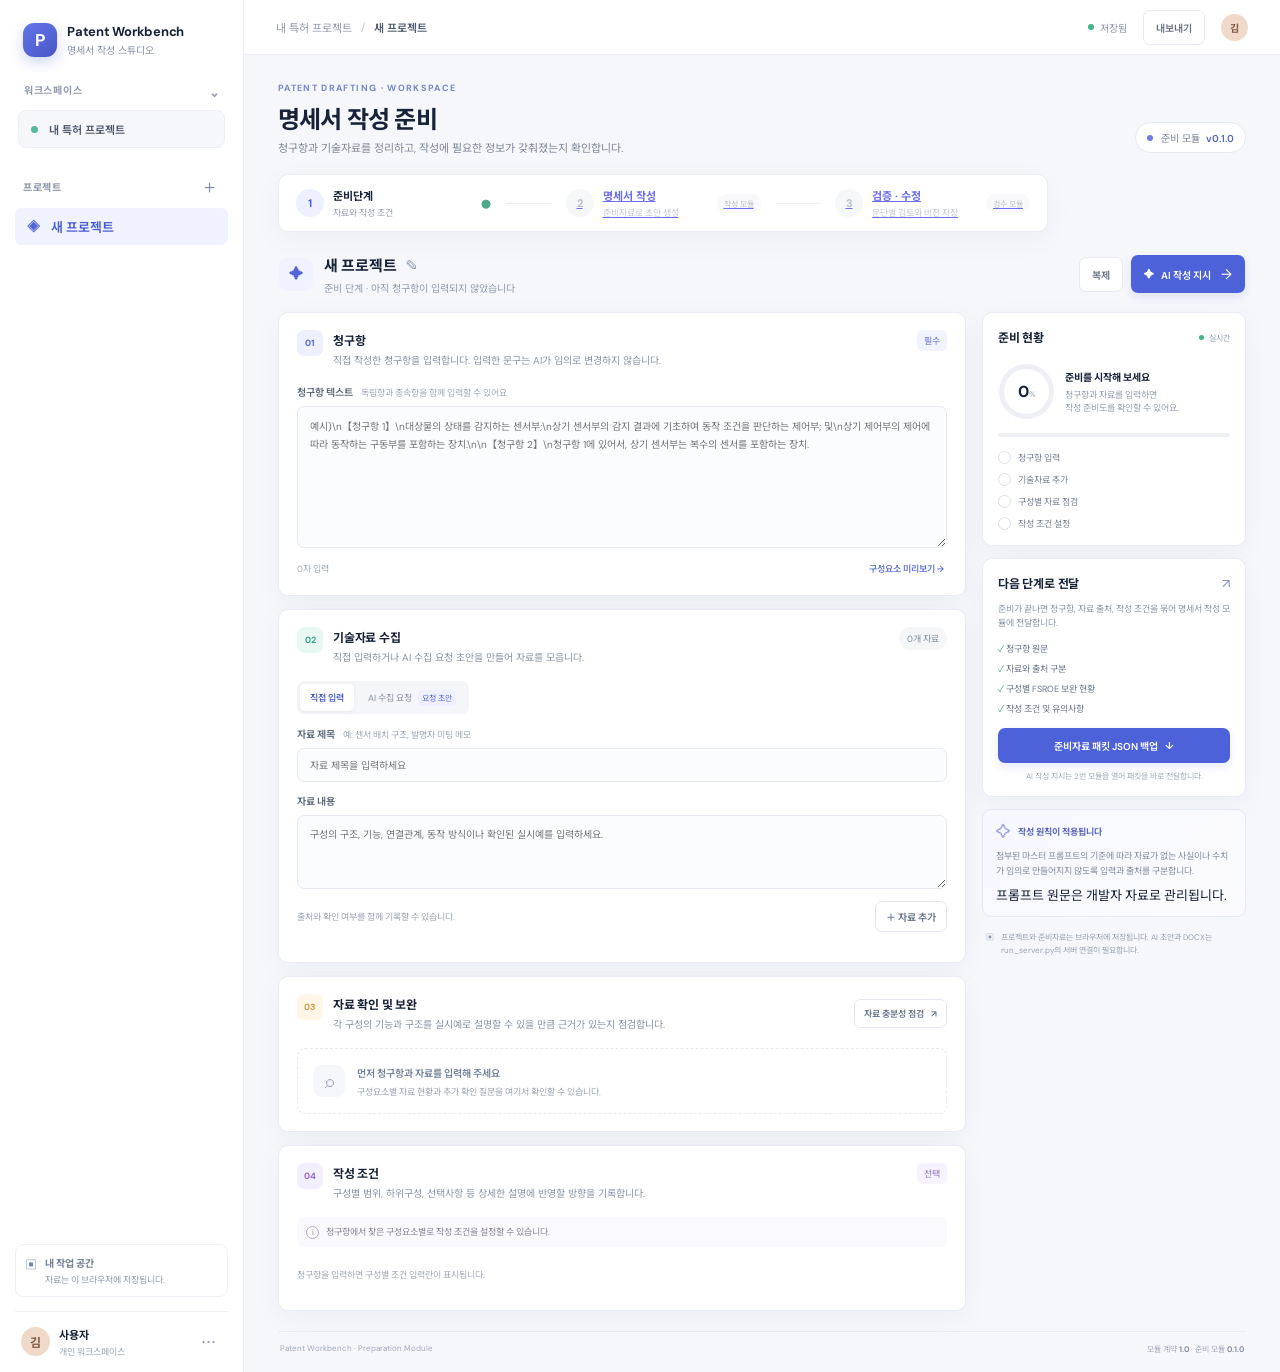
==== index.html @ 1f18ac62 "Initial commit" ====
<!doctype html>
<html lang="ko">
<head>
  <meta charset="utf-8" />
  <meta name="viewport" content="width=device-width, initial-scale=1" />
  <meta name="theme-color" content="#f5f7fb" />
  <title>특허명세서 워크벤치 · 준비단계</title>
  <link rel="stylesheet" href="./src/styles.css" />
</head>
<body>
  <div class="app-shell">
    <aside class="sidebar">
      <div class="brand"><div class="brand-mark">P</div><div><strong>Patent Workbench</strong><small>명세서 작성 스튜디오</small></div></div>
      <div class="workspace-label">워크스페이스 <span class="chevron">⌄</span></div>
      <div class="workspace-name"><span class="workspace-dot"></span> 내 특허 프로젝트</div>
      <div class="side-section-title">프로젝트 <button class="icon-button" id="newProjectBtn" title="새 프로젝트">＋</button></div>
      <nav id="projectNav" class="project-nav" aria-label="프로젝트 목록"></nav>
      <div class="side-spacer"></div>
      <div class="privacy-note"><span class="tiny-lock">▣</span><div><b>내 작업 공간</b><small>자료는 이 브라우저에 저장됩니다.</small></div></div>
      <div class="profile"><div class="avatar">김</div><div><b>사용자</b><small>개인 워크스페이스</small></div><button class="more">···</button></div>
    </aside>
    <main class="main-area">
      <header class="topbar"><div class="breadcrumbs"><span>내 특허 프로젝트</span><span class="crumb-sep">/</span><b id="crumbProject">새 프로젝트</b></div><div class="top-actions"><span class="save-state"><i></i><span id="saveState">저장됨</span></span><button class="button button-quiet" id="exportBtn">내보내기</button><div class="avatar avatar-small">김</div></div></header>
      <div class="main-scroll">
        <section class="page-heading"><div><div class="eyebrow">PATENT DRAFTING · WORKSPACE</div><h1>명세서 작성 준비</h1><p class="subheading">청구항과 기술자료를 정리하고, 작성에 필요한 정보가 갖춰졌는지 확인합니다.</p></div><div class="version-chip"><span class="version-dot"></span> 준비 모듈 <b>v0.1.0</b></div></section>
        <section class="module-rail" aria-label="모듈 진행 단계"><div class="rail-step active"><span class="step-number">1</span><span><b>준비단계</b><small>자료와 작성 조건</small></span><span class="step-check">●</span></div><div class="rail-line"></div><a class="rail-step future rail-link" href="./drafting.html"><span class="step-number">2</span><span><b>명세서 작성</b><small>준비자료로 초안 생성</small></span><span class="step-state">작성 모듈</span></a><div class="rail-line"></div><a class="rail-step future rail-link" href="./review.html"><span class="step-number">3</span><span><b>검증 · 수정</b><small>문단별 검토와 버전 저장</small></span><span class="step-state">검수 모듈</span></a></section>
        <section class="project-toolbar"><div class="project-title-wrap"><div class="project-icon">✦</div><div><div class="project-title-line"><h2 id="projectTitle">새 프로젝트</h2><button class="icon-button subtle" id="renameBtn" aria-label="프로젝트 이름 편집">✎</button></div><p id="projectMeta">준비 단계 · 아직 청구항이 입력되지 않았습니다</p></div></div><div class="toolbar-actions"><button class="button button-quiet" id="duplicateBtn">복제</button><button class="button button-primary" id="runModule2Btn"><span>✦</span> AI 작성 지시 <span class="button-arrow">→</span></button></div></section>

        <div class="content-grid">
          <div class="main-column">
            <section class="panel claim-panel">
              <div class="panel-heading"><div class="panel-heading-left"><div class="section-icon indigo">01</div><div><h3>청구항</h3><p>직접 작성한 청구항을 입력합니다. 입력한 문구는 AI가 임의로 변경하지 않습니다.</p></div></div><span class="required-tag">필수</span></div>
              <label class="field-label" for="claimsInput">청구항 텍스트 <span class="muted">독립항과 종속항을 함께 입력할 수 있어요</span></label>
              <textarea id="claimsInput" class="claim-textarea" placeholder="예시)\n【청구항 1】\n대상물의 상태를 감지하는 센서부;\n상기 센서부의 감지 결과에 기초하여 동작 조건을 판단하는 제어부; 및\n상기 제어부의 제어에 따라 동작하는 구동부를 포함하는 장치.\n\n【청구항 2】\n청구항 1에 있어서, 상기 센서부는 복수의 센서를 포함하는 장치."></textarea>
              <div class="field-footer"><span><span id="claimCount">0</span>자 입력</span><button class="text-button" id="parseClaimsBtn">구성요소 미리보기 <span>→</span></button></div>
              <div class="components-preview" id="componentsPreview" hidden></div>
            </section>

            <section class="panel materials-panel">
              <div class="panel-heading"><div class="panel-heading-left"><div class="section-icon teal">02</div><div><h3>기술자료 수집</h3><p>직접 입력하거나 AI 수집 요청 초안을 만들어 자료를 모읍니다.</p></div></div><span class="count-pill" id="materialsCount">0개 자료</span></div>
              <div class="segmented-tabs" role="tablist"><button class="segment active" data-tab="manual" role="tab">직접 입력</button><button class="segment" data-tab="ai" role="tab">AI 수집 요청 <span class="new-tag">요청 초안</span></button></div>
              <div class="tab-panel" id="manualPanel"><label class="field-label" for="materialTitle">자료 제목 <span class="muted">예: 센서 배치 구조, 발명자 미팅 메모</span></label><input id="materialTitle" class="text-input" placeholder="자료 제목을 입력하세요"/><label class="field-label" for="materialBody">자료 내용</label><textarea id="materialBody" class="material-input" placeholder="구성의 구조, 기능, 연결관계, 동작 방식이나 확인된 실시예를 입력하세요."></textarea><div class="row-actions"><span class="microcopy">출처와 확인 여부를 함께 기록할 수 있습니다.</span><button class="button button-outline" id="addMaterialBtn">＋ 자료 추가</button></div></div>
              <div class="tab-panel" id="aiPanel" hidden><div class="ai-callout"><div class="ai-spark">✦</div><div><b>무엇을 더 조사할까요?</b><p>청구항 구성별로 필요한 정보나 확인할 자료를 자연어로 적어주세요.</p></div></div><label class="field-label" for="aiInstruction">수집 지시</label><textarea id="aiInstruction" class="material-input ai-input" placeholder="예: 제어부가 센서 신호를 처리하는 방식과 임계값 설정 변형례를 추가로 조사해 주세요."></textarea><div class="row-actions"><span class="microcopy"><span class="status-pip"></span> AI 검색 연동 전 · 요청 초안으로 저장됩니다</span><button class="button button-outline" id="addAiTaskBtn">요청 초안 추가</button></div></div>
              <div class="materials-list" id="materialsList"></div>
            </section>

            <section class="panel coverage-panel">
              <div class="panel-heading"><div class="panel-heading-left"><div class="section-icon amber">03</div><div><h3>자료 확인 및 보완</h3><p>각 구성의 기능과 구조를 실시예로 설명할 수 있을 만큼 근거가 있는지 점검합니다.</p></div></div><button class="button button-outline button-small" id="analyzeBtn">자료 충분성 점검 <span>↗</span></button></div>
              <div id="coverageEmpty" class="empty-state"><div class="empty-illustration">⌕</div><div><b>먼저 청구항과 자료를 입력해 주세요</b><p>구성요소별 자료 현황과 추가 확인 질문을 여기서 확인할 수 있습니다.</p></div></div>
              <div id="coverageResults" class="coverage-results" hidden></div>
            </section>

            <section class="panel conditions-panel">
              <div class="panel-heading"><div class="panel-heading-left"><div class="section-icon violet">04</div><div><h3>작성 조건</h3><p>구성별 범위, 하위구성, 선택사항 등 상세한 설명에 반영할 방향을 기록합니다.</p></div></div><span class="optional-tag">선택</span></div>
              <div class="condition-intro"><span class="info-icon">i</span> 청구항에서 찾은 구성요소별로 작성 조건을 설정할 수 있습니다.</div>
              <div id="conditionsList" class="conditions-list"><div class="condition-blank">청구항을 입력하면 구성별 조건 입력란이 표시됩니다.</div></div>
            </section>
          </div>

          <aside class="right-column">
            <section class="side-panel readiness-panel"><div class="side-panel-head"><h3>준비 현황</h3><span class="live-label"><i></i> 실시간</span></div><div class="readiness-score"><div class="score-ring" id="scoreRing"><div><strong id="scoreValue">0</strong><small>%</small></div></div><div><b id="readinessLabel">준비를 시작해 보세요</b><p id="readinessText">청구항과 자료를 입력하면<br/>작성 준비도를 확인할 수 있어요.</p></div></div><div class="progress-track"><span id="progressFill"></span></div><div class="checklist" id="checklist"></div></section>
            <section class="side-panel handoff-panel"><div class="side-panel-head"><h3>다음 단계로 전달</h3><span class="handoff-icon">↗</span></div><p>준비가 끝나면 청구항, 자료 출처, 작성 조건을 묶어 명세서 작성 모듈에 전달합니다.</p><div class="handoff-includes"><span>✓ 청구항 원문</span><span>✓ 자료와 출처 구분</span><span>✓ 구성별 FSROE 보완 현황</span><span>✓ 작성 조건 및 유의사항</span></div><button class="button button-primary full-width" id="handoffBtn">준비자료 패킷 JSON 백업 <span>↓</span></button><small class="handoff-note">AI 작성 지시는 2번 모듈을 열어 패킷을 바로 전달합니다.</small></section>
            <section class="principles-card"><div class="principles-top"><span>✧</span><b>작성 원칙이 적용됩니다</b></div><p>첨부된 마스터 프롬프트의 기준에 따라 자료가 없는 사실이나 수치가 임의로 만들어지지 않도록 입력과 출처를 구분합니다.</p><span class="prompt-runtime-note">프롬프트 원문은 개발자 자료로 관리됩니다.</span></section>
            <div class="local-notice"><span>▣</span><span>프로젝트와 준비자료는 브라우저에 저장됩니다. AI 초안과 DOCX는 run_server.py의 서버 연결이 필요합니다.</span></div>
          </aside>
        </div>
        <footer class="page-footer"><span>Patent Workbench · Preparation Module</span><span>모듈 계약 <b>1.0</b> · 준비 모듈 <b>0.1.0</b></span></footer>
      </div>
    </main>
  </div>
  <div id="toast" class="toast" role="status" aria-live="polite"></div>
  <dialog id="confirmDialog" class="dialog"><form method="dialog"><div class="dialog-mark">?</div><h3 id="dialogTitle">확인</h3><p id="dialogMessage"></p><div class="dialog-actions"><button class="button button-quiet" value="cancel">취소</button><button class="button button-primary" id="dialogConfirm" value="confirm">계속</button></div></form></dialog>
  <script type="module" src="./src/app.js"></script>
</body>
</html>
---- src/styles.css ----
@import url('https://fonts.googleapis.com/css2?family=DM+Sans:wght@400;500;600;700&family=Noto+Sans+KR:wght@400;500;600;700&display=swap');
:root{--bg:#f5f7fb;--panel:#fff;--ink:#182338;--muted:#758197;--line:#e9edf3;--blue:#4d62d8;--blue-dark:#3c50c1;--soft-blue:#f1f3ff;--green:#2da982;--shadow:0 8px 28px rgba(32,48,82,.045)}*{box-sizing:border-box}body{margin:0;background:var(--bg);font-family:'DM Sans','Noto Sans KR',sans-serif;color:var(--ink);font-size:13px}.app-shell{min-height:100vh;display:flex}.sidebar{width:244px;flex:0 0 244px;background:#fff;border-right:1px solid #e9edf2;display:flex;flex-direction:column;padding:23px 15px 14px}.brand{display:flex;gap:10px;align-items:center;padding:0 8px 25px}.brand-mark{width:34px;height:34px;border-radius:11px;background:linear-gradient(145deg,#6176ec,#4b55c4);display:grid;place-items:center;color:#fff;font-size:17px;font-weight:700;box-shadow:0 5px 13px #5365d044}.brand strong{font-size:13px;letter-spacing:-.25px;display:block}.brand small{display:block;color:#8993a5;font-size:10px;margin-top:2px}.workspace-label{padding:0 9px 8px;color:#929bad;font-size:10px;font-weight:700;text-transform:uppercase;letter-spacing:.7px}.chevron{float:right;font-size:15px}.workspace-name{margin:0 3px 25px;background:#f6f7fa;border:1px solid #eef0f4;border-radius:8px;padding:10px;color:#4d5769;font-weight:600;font-size:11px}.workspace-dot{display:inline-block;width:7px;height:7px;border-radius:50%;background:#58b69b;margin:0 8px 1px 2px}.side-section-title{padding:0 8px 9px;color:#8b95a6;font-size:10px;font-weight:700;text-transform:uppercase;letter-spacing:.7px;display:flex;justify-content:space-between;align-items:center}.icon-button{border:0;background:transparent;color:#8490a2;cursor:pointer;font-size:19px;width:26px;height:26px;border-radius:6px}.icon-button:hover{background:#f1f3f8;color:var(--blue)}.project-nav{display:grid;gap:4px}.project-nav button{width:100%;border:0;background:transparent;text-align:left;padding:9px 10px;border-radius:7px;color:#697589;font:inherit;display:flex;align-items:center;gap:9px;cursor:pointer}.project-nav button:hover{background:#f6f7fb}.project-nav button.active{background:#f0f2ff;color:#475bd0;font-weight:600}.nav-project-icon{width:17px;text-align:center;color:#98a2b4}.project-nav button.active .nav-project-icon{color:#5365d8}.nav-project-name{white-space:nowrap;text-overflow:ellipsis;overflow:hidden;flex:1}.nav-count{font-size:10px;color:#a6aebc}.side-spacer{flex:1;min-height:30px}.privacy-note{display:flex;gap:8px;border:1px solid #edf0f4;padding:10px 9px;border-radius:8px;color:#718096;margin-bottom:14px}.tiny-lock{font-size:12px;color:#7685ba}.privacy-note b,.privacy-note small,.profile b,.profile small{display:block}.privacy-note b{font-size:10px}.privacy-note small{font-size:9px;color:#929cad;margin-top:3px}.profile{border-top:1px solid #eef0f3;padding:14px 6px 0;display:flex;gap:9px;align-items:center}.avatar{width:29px;height:29px;border-radius:50%;background:#f0d9c9;color:#835c49;display:grid;place-items:center;font-size:12px;font-weight:700}.profile b{font-size:11px}.profile small{font-size:9px;color:#9aa3b2;margin-top:3px}.more{margin-left:auto;border:0;background:none;color:#8d97a8;font-size:18px;cursor:pointer}.main-area{min-width:0;flex:1;display:flex;flex-direction:column}.topbar{height:55px;background:#fff;border-bottom:1px solid #eaedf2;display:flex;align-items:center;justify-content:space-between;padding:0 32px;flex:0 0 55px}.breadcrumbs{display:flex;align-items:center;gap:9px;color:#929bad;font-size:11px}.breadcrumbs b{font-weight:600;color:#505c70}.crumb-sep{color:#c2c8d1}.top-actions{display:flex;align-items:center;gap:16px}.save-state{font-size:10px;color:#909aac;display:flex;align-items:center;gap:6px}.save-state i,.live-label i{width:6px;height:6px;border-radius:50%;background:#42b588;display:inline-block}.avatar-small{width:27px;height:27px;font-size:10px}.main-scroll{max-width:1500px;width:100%;margin:0 auto;padding:27px 34px 18px;overflow:auto}.page-heading{display:flex;justify-content:space-between;align-items:flex-end;margin-bottom:19px}.eyebrow{color:#7885c8;font-size:9px;font-weight:700;letter-spacing:1.35px}.page-heading h1{font-size:24px;letter-spacing:-.8px;margin:6px 0 4px}.subheading{color:#7e899b;font-size:11px;margin:0}.version-chip{font-size:10px;color:#7c8799;border:1px solid #e6eaf1;background:#fff;border-radius:20px;padding:7px 11px;margin-bottom:2px}.version-chip b{color:#5565c4;font-weight:600;margin-left:3px}.version-dot{width:6px;height:6px;background:#6e7fe1;display:inline-block;border-radius:50%;margin:0 5px 1px 0}.module-rail{display:flex;align-items:center;background:#fff;border:1px solid #e9edf3;box-shadow:var(--shadow);border-radius:10px;padding:12px 17px;margin-bottom:18px;max-width:770px}.rail-step{display:flex;align-items:center;gap:9px;min-width:195px}.step-number{width:28px;height:28px;border-radius:50%;background:#edf0ff;color:#4d60d1;display:grid;place-items:center;font-size:11px;font-weight:700}.rail-step b,.rail-step small{display:block}.rail-step b{font-size:11px}.rail-step small{color:#9aa3b2;font-size:9px;margin-top:3px}.rail-step .step-check{margin-left:auto;color:#4ea98a;font-size:10px}.rail-step.future{opacity:.57}.rail-step.future .step-number{background:#f0f2f5;color:#8792a2}.step-state{margin-left:auto;background:#f5f6f8;color:#8b95a5;padding:4px 7px;border-radius:9px;font-size:8px}.rail-line{height:1px;background:#e9edf2;flex:1;margin:0 15px;min-width:30px}.project-toolbar{display:flex;justify-content:space-between;align-items:center;margin:21px 1px 17px}.project-title-wrap{display:flex;align-items:center;gap:11px}.project-icon{width:34px;height:34px;border-radius:9px;background:#f0f2ff;color:#5364d3;display:grid;place-items:center;font-size:15px}.project-title-line{display:flex;align-items:center;gap:4px}.project-title-line h2{font-size:15px;letter-spacing:-.3px;margin:0}.project-title-wrap p{margin:4px 0 0;font-size:10px;color:#909bad}.icon-button.subtle{font-size:12px;width:23px;height:23px}.toolbar-actions{display:flex;gap:8px;align-items:center}.button{border:1px solid transparent;border-radius:7px;padding:9px 12px;font:inherit;font-size:10px;font-weight:600;cursor:pointer;transition:.15s ease;display:inline-flex;align-items:center;justify-content:center;gap:7px}.button:hover{transform:translateY(-1px)}.button-quiet{background:#fff;border-color:#e7eaf0;color:#667286}.button-quiet:hover,.button-outline:hover{border-color:#b6c0ed;color:#4659cc}.button-primary{background:var(--blue);color:#fff;box-shadow:0 4px 9px #5365d822}.button-primary:hover{background:var(--blue-dark)}.button-arrow{font-size:14px;font-weight:400;margin-left:3px}.content-grid{display:grid;grid-template-columns:minmax(0,1fr) 264px;align-items:start;gap:16px}.main-column{display:grid;gap:13px;min-width:0}.panel,.side-panel{background:#fff;border:1px solid #e9edf3;border-radius:10px;box-shadow:var(--shadow)}.panel{padding:17px 18px}.panel-heading{display:flex;justify-content:space-between;align-items:flex-start;gap:12px;margin-bottom:15px}.panel-heading-left{display:flex;align-items:flex-start;gap:10px}.section-icon{width:26px;height:26px;border-radius:7px;display:grid;place-items:center;font-size:9px;font-weight:700;flex:0 0 26px}.section-icon.indigo{background:#eff0ff;color:#5364d8}.section-icon.teal{background:#eaf8f4;color:#35a587}.section-icon.amber{background:#fff6e8;color:#d49c43}.section-icon.violet{background:#f4efff;color:#9168c7}.panel h3,.side-panel h3{font-size:12px;margin:1px 0 4px;letter-spacing:-.2px}.panel-heading p{font-size:10px;color:#8a95a6;margin:0;line-height:1.6}.required-tag{font-size:9px;color:#6375d5;background:#f1f3ff;border-radius:5px;padding:4px 7px}.optional-tag{font-size:9px;color:#8e74b4;background:#f7f2ff;border-radius:5px;padding:4px 7px}.field-label{display:flex;align-items:baseline;gap:8px;font-size:10px;font-weight:600;color:#596579;margin:11px 0 7px}.muted{font-size:9px;font-weight:400;color:#a0a9b6}.claim-textarea,.material-input,.text-input{width:100%;border:1px solid #e6eaf0;border-radius:7px;background:#fbfcfe;color:#354156;font:inherit;font-size:10px;padding:11px 12px;outline:none;transition:.15s}.claim-textarea:focus,.material-input:focus,.text-input:focus{border-color:#aeb9ee;background:#fff;box-shadow:0 0 0 3px #5365d80d}.claim-textarea{height:142px;resize:vertical;line-height:1.8}.text-input{height:34px}.field-footer{display:flex;justify-content:space-between;align-items:center;color:#a0a8b4;font-size:9px;padding-top:7px}.text-button{border:0;background:none;padding:3px;color:#6475d3;font:inherit;font-size:9px;font-weight:600;cursor:pointer}.components-preview{margin-top:12px;padding-top:11px;border-top:1px solid #eff1f5}.preview-head{display:flex;justify-content:space-between;align-items:center;color:#718095;font-size:9px;margin-bottom:7px}.component-chip{display:inline-flex;align-items:center;background:#f5f6fb;color:#58647a;border:1px solid #eceef5;border-radius:5px;padding:5px 8px;margin:0 5px 5px 0;font-size:9px}.component-chip em{font-style:normal;color:#9ca5b3;margin-right:5px}.count-pill{font-size:9px;background:#f5f6f8;border-radius:12px;padding:5px 8px;color:#8290a0;white-space:nowrap}.segmented-tabs{display:flex;gap:4px;padding:3px;border-radius:7px;background:#f5f6f9;width:max-content;margin:2px 0 12px}.segment{border:0;background:transparent;border-radius:5px;padding:7px 10px;color:#8993a4;font:inherit;font-size:9px;cursor:pointer}.segment.active{background:#fff;color:#4e5fc7;box-shadow:0 1px 4px #25375a12;font-weight:600}.new-tag{font-size:8px;margin-left:4px;border-radius:4px;background:#eff0ff;color:#596bd0;padding:3px 4px}.material-input{height:74px;resize:vertical;line-height:1.65}.ai-input{height:83px}.row-actions{display:flex;justify-content:space-between;align-items:center;margin-top:8px}.microcopy{font-size:9px;color:#9ba5b3}.button-outline{background:#fff;color:#66738a;border-color:#e2e7ef;padding:7px 10px}.materials-list{display:grid;gap:7px;margin-top:13px}.material-card{border:1px solid #edf0f4;border-radius:7px;padding:9px 10px;display:flex;gap:9px;align-items:flex-start}.material-type{width:22px;height:22px;display:grid;place-items:center;border-radius:6px;background:#edf8f4;color:#36a483;font-size:10px;flex:0 0 22px}.material-type.task{background:#f1f2ff;color:#6473cf}.material-copy{flex:1;min-width:0}.material-copy b{font-size:9px;display:block;color:#536075}.material-copy p{font-size:9px;color:#8a95a5;line-height:1.55;margin:4px 0 0;white-space:pre-wrap;word-break:break-word}.material-meta{display:flex;gap:7px;align-items:center;margin-top:5px;font-size:8px;color:#a0a9b6}.source-select{font:inherit;font-size:8px;border:1px solid #edf0f4;color:#768296;background:#fff;border-radius:4px;padding:3px}.delete-material{border:0;background:transparent;color:#a6afbc;font-size:14px;cursor:pointer;padding:0 2px}.delete-material:hover{color:#d26f77}.ai-callout{display:flex;align-items:flex-start;gap:9px;background:#f7f8ff;border-radius:7px;padding:10px;margin-bottom:10px}.ai-spark{width:23px;height:23px;border-radius:6px;background:#e8ebff;color:#5c6cd7;display:grid;place-items:center}.ai-callout b{font-size:10px}.ai-callout p{margin:3px 0 0;color:#8d97a7;font-size:9px}.status-pip{display:inline-block;width:6px;height:6px;border-radius:50%;background:#e1ad54;margin-right:5px}.coverage-panel .panel-heading{align-items:center}.button-small{font-size:9px;padding:7px 9px;white-space:nowrap}.empty-state{border:1px dashed #e6eaf0;border-radius:8px;display:flex;align-items:center;gap:12px;padding:15px;color:#718095}.empty-illustration{width:32px;height:32px;border-radius:9px;background:#f6f7fb;color:#99a3b4;display:grid;place-items:center;font-size:18px}.empty-state b{font-size:10px;font-weight:600}.empty-state p{font-size:9px;color:#9ba5b3;margin:4px 0 0}.coverage-summary{font-size:9px;color:#7c8798;margin:-3px 0 10px}.coverage-item{padding:10px 0;border-top:1px solid #f0f2f5;display:grid;grid-template-columns:minmax(110px, .8fr) minmax(0,2fr);gap:12px}.coverage-item:first-of-type{border-top:0}.coverage-component{font-size:9px;font-weight:600;color:#556176}.coverage-status{display:inline-flex;margin-top:5px;border-radius:4px;padding:3px 5px;font-size:8px}.coverage-status.good{background:#edf8f3;color:#419276}.coverage-status.weak{background:#fff5e7;color:#bd8740}.coverage-status.missing{background:#fff0f0;color:#c27676}.coverage-detail{font-size:9px;color:#8994a3;line-height:1.65}.coverage-detail b{color:#667388}.question-list{margin:5px 0 0;padding-left:13px;color:#9a7480}.coverage-actions{display:flex;justify-content:flex-end;padding-top:7px}.condition-intro{background:#faf9fd;padding:8px 9px;border-radius:6px;font-size:9px;color:#8b8398;margin-bottom:9px}.info-icon{border:1px solid #b7aacd;display:inline-grid;place-items:center;border-radius:50%;width:13px;height:13px;font-size:8px;margin-right:5px}.condition-row{border-top:1px solid #f0f2f5;padding:10px 0}.condition-title{font-size:9px;font-weight:600;color:#596579;margin-bottom:6px}.condition-row textarea{width:100%;border:1px solid #edf0f4;border-radius:6px;resize:vertical;min-height:47px;padding:8px;font:inherit;font-size:9px;line-height:1.5;outline:none}.condition-row textarea:focus{border-color:#c3caec}.condition-blank{color:#a1aab7;font-size:9px;padding:12px 0}.right-column{display:grid;gap:12px}.side-panel{padding:15px}.side-panel-head{display:flex;align-items:center;justify-content:space-between}.side-panel-head h3{margin:0}.live-label{color:#92a0ad;font-size:8px;display:flex;gap:5px;align-items:center}.live-label i{width:5px;height:5px}.readiness-score{display:flex;align-items:center;gap:11px;padding:18px 1px 14px}.score-ring{width:55px;height:55px;border-radius:50%;background:conic-gradient(#5e70d8 var(--score,0%),#eef0f5 0);display:grid;place-items:center;position:relative;flex:0 0 55px}.score-ring:before{content:'';position:absolute;inset:5px;border-radius:50%;background:#fff}.score-ring>div{z-index:1;display:flex;align-items:baseline}.score-ring strong{font-size:16px}.score-ring small{font-size:8px;color:#9da6b4}.readiness-score b{font-size:10px}.readiness-score p{font-size:9px;color:#969faf;line-height:1.5;margin:4px 0 0}.progress-track{height:4px;background:#eef0f4;border-radius:3px;overflow:hidden}.progress-track span{height:100%;width:0;background:#5e70d8;display:block;border-radius:3px;transition:width .25s}.checklist{display:grid;gap:9px;margin-top:14px}.check-row{display:flex;align-items:center;gap:7px;color:#768194;font-size:9px}.check-mark{width:13px;height:13px;border:1px solid #dce1e9;border-radius:50%;display:grid;place-items:center;color:transparent;font-size:8px}.check-row.done .check-mark{border-color:#6cba9b;background:#6cba9b;color:#fff}.check-row.done{color:#5f796f}.handoff-icon{color:#7e89d5;font-size:13px}.handoff-panel>p{font-size:9px;color:#8b96a6;line-height:1.6;margin:10px 0}.handoff-includes{display:grid;gap:7px;font-size:9px;color:#69768a;margin:11px 0 13px}.handoff-includes span:first-letter{color:#54aa89}.full-width{width:100%;padding:9px}.handoff-note{display:block;text-align:center;color:#a3acb8;font-size:8px;margin-top:7px}.principles-card{border:1px solid #e5e8f8;background:linear-gradient(140deg,#f6f7ff,#fbfbff);border-radius:9px;padding:12px 13px}.principles-top{display:flex;align-items:center;gap:7px;color:#5d69bd;font-size:9px}.principles-top span{font-size:15px}.principles-card p{font-size:9px;line-height:1.65;color:#848da0;margin:7px 0}.principles-card a{font-size:9px;color:#5e6fce;text-decoration:none}.principles-card a:hover{text-decoration:underline}.local-notice{display:flex;align-items:flex-start;gap:7px;color:#98a2b0;font-size:8px;line-height:1.6;padding:2px 4px}.local-notice span:first-child{color:#8995ad}.page-footer{display:flex;justify-content:space-between;border-top:1px solid #e9edf2;margin-top:20px;padding:11px 2px 0;color:#a1aab7;font-size:8px}.page-footer b{font-weight:600;color:#7e899a}.toast{position:fixed;bottom:22px;left:50%;transform:translate(-50%,12px);background:#243149;color:#fff;padding:10px 15px;border-radius:7px;font-size:10px;opacity:0;pointer-events:none;transition:.2s;box-shadow:0 7px 22px #17223a2a;z-index:10}.toast.show{opacity:1;transform:translate(-50%,0)}.dialog{border:0;border-radius:12px;padding:22px;width:min(390px,calc(100% - 30px));box-shadow:0 15px 60px #1d2b4933;color:var(--ink)}.dialog::backdrop{background:#1c294466;backdrop-filter:blur(2px)}.dialog-mark{width:30px;height:30px;border-radius:9px;background:#f0f2ff;color:#5566d1;display:grid;place-items:center;font-weight:700}.dialog h3{font-size:14px;margin:13px 0 5px}.dialog p{font-size:10px;line-height:1.65;color:#788497;margin:0}.dialog-actions{display:flex;justify-content:flex-end;gap:7px;margin-top:19px}.dialog form{margin:0}.dialog form>.button-primary{color:#fff}
@media(min-width:1500px){.main-scroll{padding-left:44px;padding-right:44px}.content-grid{grid-template-columns:minmax(0,1fr) 285px}.panel{padding:19px 20px}}@media(max-width:1050px){.sidebar{width:205px;flex-basis:205px}.main-scroll{padding:23px 21px}.content-grid{grid-template-columns:minmax(0,1fr) 245px;gap:12px}.module-rail{max-width:100%}.rail-step{min-width:160px}.rail-line{margin:0 9px}}@media(max-width:820px){.sidebar{width:62px;flex-basis:62px;padding:18px 8px}.brand{padding:0 6px 23px}.brand>div:not(.brand-mark),.workspace-label,.workspace-name,.side-section-title,.project-nav button .nav-project-name,.nav-count,.privacy-note,.profile>div:not(.avatar),.profile .more{display:none}.project-nav button{justify-content:center;padding:10px}.nav-project-icon{font-size:15px}.profile{justify-content:center;padding:13px 0 0}.topbar{padding:0 17px}.main-scroll{padding:20px 15px}.content-grid{grid-template-columns:1fr}.right-column{grid-template-columns:repeat(2,minmax(0,1fr));align-items:start}.local-notice{grid-column:span 2}.rail-step{min-width:auto;flex:1}.rail-step small,.step-state{display:none}.rail-line{min-width:15px}}@media(max-width:560px){.topbar{height:49px;flex-basis:49px}.top-actions{gap:8px}.top-actions .button{padding:7px 8px;font-size:9px}.breadcrumbs{font-size:9px;gap:5px}.main-scroll{padding:17px 11px}.page-heading h1{font-size:20px}.subheading{max-width:260px;line-height:1.5}.version-chip{font-size:8px;padding:6px 8px}.module-rail{padding:10px}.rail-step{gap:6px}.rail-step b{font-size:9px}.step-number{width:24px;height:24px;font-size:9px}.rail-line{margin:0 5px}.project-toolbar{align-items:flex-start}.project-title-wrap{gap:7px}.project-title-wrap p{max-width:145px;line-height:1.4}.project-icon{width:30px;height:30px}.toolbar-actions{gap:5px}.toolbar-actions .button{padding:8px 8px;font-size:9px}.panel{padding:14px 12px}.panel-heading p{max-width:260px}.right-column{grid-template-columns:1fr}.local-notice{grid-column:auto}.coverage-item{grid-template-columns:1fr;gap:5px}.page-footer{font-size:7px}}
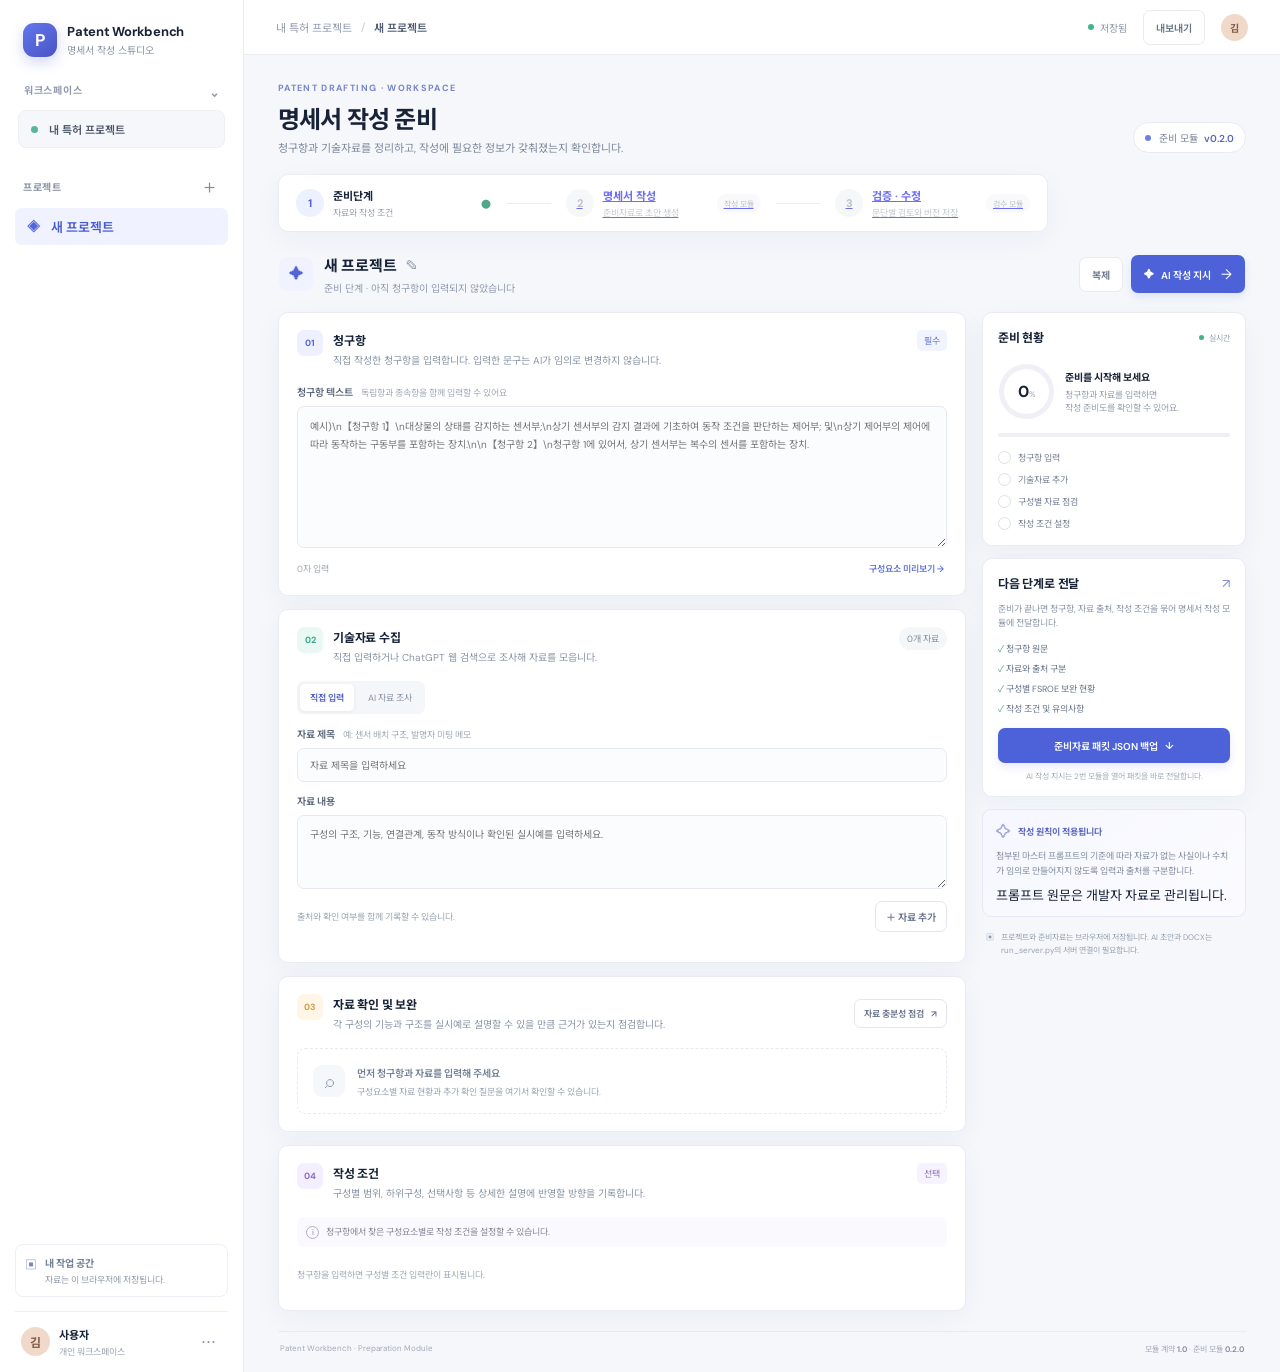
==== commit 048130f9: "Initial commit" ====
--- a/index.html
+++ b/index.html
@@ -2,10 +2,16 @@
 <html lang="ko">
 <head>
   <meta charset="utf-8" />
-  <meta name="viewport" content="width=device-width, initial-scale=1" />
+  <meta name="viewport" content="width=device-width, initial-scale=1, viewport-fit=cover" />
   <meta name="theme-color" content="#f5f7fb" />
+  <meta name="mobile-web-app-capable" content="yes" />
+  <meta name="apple-mobile-web-app-capable" content="yes" />
+  <meta name="apple-mobile-web-app-status-bar-style" content="default" />
   <title>특허명세서 워크벤치 · 준비단계</title>
+  <link rel="manifest" href="./manifest.webmanifest" />
+  <link rel="apple-touch-icon" href="./assets/icon-192.png" />
   <link rel="stylesheet" href="./src/styles.css" />
+  <link rel="stylesheet" href="./src/mobile.css" />
 </head>
 <body>
   <div class="app-shell">
@@ -22,7 +28,7 @@
     <main class="main-area">
       <header class="topbar"><div class="breadcrumbs"><span>내 특허 프로젝트</span><span class="crumb-sep">/</span><b id="crumbProject">새 프로젝트</b></div><div class="top-actions"><span class="save-state"><i></i><span id="saveState">저장됨</span></span><button class="button button-quiet" id="exportBtn">내보내기</button><div class="avatar avatar-small">김</div></div></header>
       <div class="main-scroll">
-        <section class="page-heading"><div><div class="eyebrow">PATENT DRAFTING · WORKSPACE</div><h1>명세서 작성 준비</h1><p class="subheading">청구항과 기술자료를 정리하고, 작성에 필요한 정보가 갖춰졌는지 확인합니다.</p></div><div class="version-chip"><span class="version-dot"></span> 준비 모듈 <b>v0.1.0</b></div></section>
+        <section class="page-heading"><div><div class="eyebrow">PATENT DRAFTING · WORKSPACE</div><h1>명세서 작성 준비</h1><p class="subheading">청구항과 기술자료를 정리하고, 작성에 필요한 정보가 갖춰졌는지 확인합니다.</p></div><div class="version-chip"><span class="version-dot"></span> 준비 모듈 <b>v0.2.0</b></div></section>
         <section class="module-rail" aria-label="모듈 진행 단계"><div class="rail-step active"><span class="step-number">1</span><span><b>준비단계</b><small>자료와 작성 조건</small></span><span class="step-check">●</span></div><div class="rail-line"></div><a class="rail-step future rail-link" href="./drafting.html"><span class="step-number">2</span><span><b>명세서 작성</b><small>준비자료로 초안 생성</small></span><span class="step-state">작성 모듈</span></a><div class="rail-line"></div><a class="rail-step future rail-link" href="./review.html"><span class="step-number">3</span><span><b>검증 · 수정</b><small>문단별 검토와 버전 저장</small></span><span class="step-state">검수 모듈</span></a></section>
         <section class="project-toolbar"><div class="project-title-wrap"><div class="project-icon">✦</div><div><div class="project-title-line"><h2 id="projectTitle">새 프로젝트</h2><button class="icon-button subtle" id="renameBtn" aria-label="프로젝트 이름 편집">✎</button></div><p id="projectMeta">준비 단계 · 아직 청구항이 입력되지 않았습니다</p></div></div><div class="toolbar-actions"><button class="button button-quiet" id="duplicateBtn">복제</button><button class="button button-primary" id="runModule2Btn"><span>✦</span> AI 작성 지시 <span class="button-arrow">→</span></button></div></section>
 
@@ -37,10 +43,10 @@
             </section>
 
             <section class="panel materials-panel">
-              <div class="panel-heading"><div class="panel-heading-left"><div class="section-icon teal">02</div><div><h3>기술자료 수집</h3><p>직접 입력하거나 AI 수집 요청 초안을 만들어 자료를 모읍니다.</p></div></div><span class="count-pill" id="materialsCount">0개 자료</span></div>
-              <div class="segmented-tabs" role="tablist"><button class="segment active" data-tab="manual" role="tab">직접 입력</button><button class="segment" data-tab="ai" role="tab">AI 수집 요청 <span class="new-tag">요청 초안</span></button></div>
+              <div class="panel-heading"><div class="panel-heading-left"><div class="section-icon teal">02</div><div><h3>기술자료 수집</h3><p>직접 입력하거나 ChatGPT 웹 검색으로 조사해 자료를 모읍니다.</p></div></div><span class="count-pill" id="materialsCount">0개 자료</span></div>
+              <div class="segmented-tabs" role="tablist"><button class="segment active" data-tab="manual" role="tab">직접 입력</button><button class="segment" data-tab="ai" role="tab">AI 자료 조사</button></div>
               <div class="tab-panel" id="manualPanel"><label class="field-label" for="materialTitle">자료 제목 <span class="muted">예: 센서 배치 구조, 발명자 미팅 메모</span></label><input id="materialTitle" class="text-input" placeholder="자료 제목을 입력하세요"/><label class="field-label" for="materialBody">자료 내용</label><textarea id="materialBody" class="material-input" placeholder="구성의 구조, 기능, 연결관계, 동작 방식이나 확인된 실시예를 입력하세요."></textarea><div class="row-actions"><span class="microcopy">출처와 확인 여부를 함께 기록할 수 있습니다.</span><button class="button button-outline" id="addMaterialBtn">＋ 자료 추가</button></div></div>
-              <div class="tab-panel" id="aiPanel" hidden><div class="ai-callout"><div class="ai-spark">✦</div><div><b>무엇을 더 조사할까요?</b><p>청구항 구성별로 필요한 정보나 확인할 자료를 자연어로 적어주세요.</p></div></div><label class="field-label" for="aiInstruction">수집 지시</label><textarea id="aiInstruction" class="material-input ai-input" placeholder="예: 제어부가 센서 신호를 처리하는 방식과 임계값 설정 변형례를 추가로 조사해 주세요."></textarea><div class="row-actions"><span class="microcopy"><span class="status-pip"></span> AI 검색 연동 전 · 요청 초안으로 저장됩니다</span><button class="button button-outline" id="addAiTaskBtn">요청 초안 추가</button></div></div>
+              <div class="tab-panel" id="aiPanel" hidden><div class="ai-callout"><div class="ai-spark">✦</div><div><b>무엇을 더 조사할까요?</b><p>청구항 구성별로 필요한 정보나 확인할 자료를 자연어로 적어주세요. 검색 출처가 결과에 함께 저장됩니다.</p></div></div><label class="field-label" for="aiInstruction">수집 지시</label><textarea id="aiInstruction" class="material-input ai-input" placeholder="예: 제어부가 센서 신호를 처리하는 방식과 임계값 설정 변형례를 추가로 조사해 주세요."></textarea><div class="row-actions"><span class="microcopy"><span class="status-pip"></span> API 검색은 별도 사용량 과금이 적용될 수 있습니다</span><button class="button button-outline" id="addAiTaskBtn">✦ AI 조사 실행</button></div></div>
               <div class="materials-list" id="materialsList"></div>
             </section>
 
@@ -64,12 +70,14 @@
             <div class="local-notice"><span>▣</span><span>프로젝트와 준비자료는 브라우저에 저장됩니다. AI 초안과 DOCX는 run_server.py의 서버 연결이 필요합니다.</span></div>
           </aside>
         </div>
-        <footer class="page-footer"><span>Patent Workbench · Preparation Module</span><span>모듈 계약 <b>1.0</b> · 준비 모듈 <b>0.1.0</b></span></footer>
+        <footer class="page-footer"><span>Patent Workbench · Preparation Module</span><span>모듈 계약 <b>1.0</b> · 준비 모듈 <b>0.2.0</b></span></footer>
       </div>
     </main>
   </div>
   <div id="toast" class="toast" role="status" aria-live="polite"></div>
+  <nav class="mobile-module-nav" aria-label="모듈 이동"><a class="active" aria-current="page" href="./index.html"><span>01</span><b>준비</b></a><a href="./drafting.html"><span>02</span><b>작성</b></a><a href="./review.html"><span>03</span><b>검수</b></a></nav>
   <dialog id="confirmDialog" class="dialog"><form method="dialog"><div class="dialog-mark">?</div><h3 id="dialogTitle">확인</h3><p id="dialogMessage"></p><div class="dialog-actions"><button class="button button-quiet" value="cancel">취소</button><button class="button button-primary" id="dialogConfirm" value="confirm">계속</button></div></form></dialog>
   <script type="module" src="./src/app.js"></script>
+  <script src="./src/pwa.js"></script>
 </body>
 </html>
--- a/src/styles.css
+++ b/src/styles.css
@@ -1,3 +1,4 @@
 @import url('https://fonts.googleapis.com/css2?family=DM+Sans:wght@400;500;600;700&family=Noto+Sans+KR:wght@400;500;600;700&display=swap');
 :root{--bg:#f5f7fb;--panel:#fff;--ink:#182338;--muted:#758197;--line:#e9edf3;--blue:#4d62d8;--blue-dark:#3c50c1;--soft-blue:#f1f3ff;--green:#2da982;--shadow:0 8px 28px rgba(32,48,82,.045)}*{box-sizing:border-box}body{margin:0;background:var(--bg);font-family:'DM Sans','Noto Sans KR',sans-serif;color:var(--ink);font-size:13px}.app-shell{min-height:100vh;display:flex}.sidebar{width:244px;flex:0 0 244px;background:#fff;border-right:1px solid #e9edf2;display:flex;flex-direction:column;padding:23px 15px 14px}.brand{display:flex;gap:10px;align-items:center;padding:0 8px 25px}.brand-mark{width:34px;height:34px;border-radius:11px;background:linear-gradient(145deg,#6176ec,#4b55c4);display:grid;place-items:center;color:#fff;font-size:17px;font-weight:700;box-shadow:0 5px 13px #5365d044}.brand strong{font-size:13px;letter-spacing:-.25px;display:block}.brand small{display:block;color:#8993a5;font-size:10px;margin-top:2px}.workspace-label{padding:0 9px 8px;color:#929bad;font-size:10px;font-weight:700;text-transform:uppercase;letter-spacing:.7px}.chevron{float:right;font-size:15px}.workspace-name{margin:0 3px 25px;background:#f6f7fa;border:1px solid #eef0f4;border-radius:8px;padding:10px;color:#4d5769;font-weight:600;font-size:11px}.workspace-dot{display:inline-block;width:7px;height:7px;border-radius:50%;background:#58b69b;margin:0 8px 1px 2px}.side-section-title{padding:0 8px 9px;color:#8b95a6;font-size:10px;font-weight:700;text-transform:uppercase;letter-spacing:.7px;display:flex;justify-content:space-between;align-items:center}.icon-button{border:0;background:transparent;color:#8490a2;cursor:pointer;font-size:19px;width:26px;height:26px;border-radius:6px}.icon-button:hover{background:#f1f3f8;color:var(--blue)}.project-nav{display:grid;gap:4px}.project-nav button{width:100%;border:0;background:transparent;text-align:left;padding:9px 10px;border-radius:7px;color:#697589;font:inherit;display:flex;align-items:center;gap:9px;cursor:pointer}.project-nav button:hover{background:#f6f7fb}.project-nav button.active{background:#f0f2ff;color:#475bd0;font-weight:600}.nav-project-icon{width:17px;text-align:center;color:#98a2b4}.project-nav button.active .nav-project-icon{color:#5365d8}.nav-project-name{white-space:nowrap;text-overflow:ellipsis;overflow:hidden;flex:1}.nav-count{font-size:10px;color:#a6aebc}.side-spacer{flex:1;min-height:30px}.privacy-note{display:flex;gap:8px;border:1px solid #edf0f4;padding:10px 9px;border-radius:8px;color:#718096;margin-bottom:14px}.tiny-lock{font-size:12px;color:#7685ba}.privacy-note b,.privacy-note small,.profile b,.profile small{display:block}.privacy-note b{font-size:10px}.privacy-note small{font-size:9px;color:#929cad;margin-top:3px}.profile{border-top:1px solid #eef0f3;padding:14px 6px 0;display:flex;gap:9px;align-items:center}.avatar{width:29px;height:29px;border-radius:50%;background:#f0d9c9;color:#835c49;display:grid;place-items:center;font-size:12px;font-weight:700}.profile b{font-size:11px}.profile small{font-size:9px;color:#9aa3b2;margin-top:3px}.more{margin-left:auto;border:0;background:none;color:#8d97a8;font-size:18px;cursor:pointer}.main-area{min-width:0;flex:1;display:flex;flex-direction:column}.topbar{height:55px;background:#fff;border-bottom:1px solid #eaedf2;display:flex;align-items:center;justify-content:space-between;padding:0 32px;flex:0 0 55px}.breadcrumbs{display:flex;align-items:center;gap:9px;color:#929bad;font-size:11px}.breadcrumbs b{font-weight:600;color:#505c70}.crumb-sep{color:#c2c8d1}.top-actions{display:flex;align-items:center;gap:16px}.save-state{font-size:10px;color:#909aac;display:flex;align-items:center;gap:6px}.save-state i,.live-label i{width:6px;height:6px;border-radius:50%;background:#42b588;display:inline-block}.avatar-small{width:27px;height:27px;font-size:10px}.main-scroll{max-width:1500px;width:100%;margin:0 auto;padding:27px 34px 18px;overflow:auto}.page-heading{display:flex;justify-content:space-between;align-items:flex-end;margin-bottom:19px}.eyebrow{color:#7885c8;font-size:9px;font-weight:700;letter-spacing:1.35px}.page-heading h1{font-size:24px;letter-spacing:-.8px;margin:6px 0 4px}.subheading{color:#7e899b;font-size:11px;margin:0}.version-chip{font-size:10px;color:#7c8799;border:1px solid #e6eaf1;background:#fff;border-radius:20px;padding:7px 11px;margin-bottom:2px}.version-chip b{color:#5565c4;font-weight:600;margin-left:3px}.version-dot{width:6px;height:6px;background:#6e7fe1;display:inline-block;border-radius:50%;margin:0 5px 1px 0}.module-rail{display:flex;align-items:center;background:#fff;border:1px solid #e9edf3;box-shadow:var(--shadow);border-radius:10px;padding:12px 17px;margin-bottom:18px;max-width:770px}.rail-step{display:flex;align-items:center;gap:9px;min-width:195px}.step-number{width:28px;height:28px;border-radius:50%;background:#edf0ff;color:#4d60d1;display:grid;place-items:center;font-size:11px;font-weight:700}.rail-step b,.rail-step small{display:block}.rail-step b{font-size:11px}.rail-step small{color:#9aa3b2;font-size:9px;margin-top:3px}.rail-step .step-check{margin-left:auto;color:#4ea98a;font-size:10px}.rail-step.future{opacity:.57}.rail-step.future .step-number{background:#f0f2f5;color:#8792a2}.step-state{margin-left:auto;background:#f5f6f8;color:#8b95a5;padding:4px 7px;border-radius:9px;font-size:8px}.rail-line{height:1px;background:#e9edf2;flex:1;margin:0 15px;min-width:30px}.project-toolbar{display:flex;justify-content:space-between;align-items:center;margin:21px 1px 17px}.project-title-wrap{display:flex;align-items:center;gap:11px}.project-icon{width:34px;height:34px;border-radius:9px;background:#f0f2ff;color:#5364d3;display:grid;place-items:center;font-size:15px}.project-title-line{display:flex;align-items:center;gap:4px}.project-title-line h2{font-size:15px;letter-spacing:-.3px;margin:0}.project-title-wrap p{margin:4px 0 0;font-size:10px;color:#909bad}.icon-button.subtle{font-size:12px;width:23px;height:23px}.toolbar-actions{display:flex;gap:8px;align-items:center}.button{border:1px solid transparent;border-radius:7px;padding:9px 12px;font:inherit;font-size:10px;font-weight:600;cursor:pointer;transition:.15s ease;display:inline-flex;align-items:center;justify-content:center;gap:7px}.button:hover{transform:translateY(-1px)}.button-quiet{background:#fff;border-color:#e7eaf0;color:#667286}.button-quiet:hover,.button-outline:hover{border-color:#b6c0ed;color:#4659cc}.button-primary{background:var(--blue);color:#fff;box-shadow:0 4px 9px #5365d822}.button-primary:hover{background:var(--blue-dark)}.button-arrow{font-size:14px;font-weight:400;margin-left:3px}.content-grid{display:grid;grid-template-columns:minmax(0,1fr) 264px;align-items:start;gap:16px}.main-column{display:grid;gap:13px;min-width:0}.panel,.side-panel{background:#fff;border:1px solid #e9edf3;border-radius:10px;box-shadow:var(--shadow)}.panel{padding:17px 18px}.panel-heading{display:flex;justify-content:space-between;align-items:flex-start;gap:12px;margin-bottom:15px}.panel-heading-left{display:flex;align-items:flex-start;gap:10px}.section-icon{width:26px;height:26px;border-radius:7px;display:grid;place-items:center;font-size:9px;font-weight:700;flex:0 0 26px}.section-icon.indigo{background:#eff0ff;color:#5364d8}.section-icon.teal{background:#eaf8f4;color:#35a587}.section-icon.amber{background:#fff6e8;color:#d49c43}.section-icon.violet{background:#f4efff;color:#9168c7}.panel h3,.side-panel h3{font-size:12px;margin:1px 0 4px;letter-spacing:-.2px}.panel-heading p{font-size:10px;color:#8a95a6;margin:0;line-height:1.6}.required-tag{font-size:9px;color:#6375d5;background:#f1f3ff;border-radius:5px;padding:4px 7px}.optional-tag{font-size:9px;color:#8e74b4;background:#f7f2ff;border-radius:5px;padding:4px 7px}.field-label{display:flex;align-items:baseline;gap:8px;font-size:10px;font-weight:600;color:#596579;margin:11px 0 7px}.muted{font-size:9px;font-weight:400;color:#a0a9b6}.claim-textarea,.material-input,.text-input{width:100%;border:1px solid #e6eaf0;border-radius:7px;background:#fbfcfe;color:#354156;font:inherit;font-size:10px;padding:11px 12px;outline:none;transition:.15s}.claim-textarea:focus,.material-input:focus,.text-input:focus{border-color:#aeb9ee;background:#fff;box-shadow:0 0 0 3px #5365d80d}.claim-textarea{height:142px;resize:vertical;line-height:1.8}.text-input{height:34px}.field-footer{display:flex;justify-content:space-between;align-items:center;color:#a0a8b4;font-size:9px;padding-top:7px}.text-button{border:0;background:none;padding:3px;color:#6475d3;font:inherit;font-size:9px;font-weight:600;cursor:pointer}.components-preview{margin-top:12px;padding-top:11px;border-top:1px solid #eff1f5}.preview-head{display:flex;justify-content:space-between;align-items:center;color:#718095;font-size:9px;margin-bottom:7px}.component-chip{display:inline-flex;align-items:center;background:#f5f6fb;color:#58647a;border:1px solid #eceef5;border-radius:5px;padding:5px 8px;margin:0 5px 5px 0;font-size:9px}.component-chip em{font-style:normal;color:#9ca5b3;margin-right:5px}.count-pill{font-size:9px;background:#f5f6f8;border-radius:12px;padding:5px 8px;color:#8290a0;white-space:nowrap}.segmented-tabs{display:flex;gap:4px;padding:3px;border-radius:7px;background:#f5f6f9;width:max-content;margin:2px 0 12px}.segment{border:0;background:transparent;border-radius:5px;padding:7px 10px;color:#8993a4;font:inherit;font-size:9px;cursor:pointer}.segment.active{background:#fff;color:#4e5fc7;box-shadow:0 1px 4px #25375a12;font-weight:600}.new-tag{font-size:8px;margin-left:4px;border-radius:4px;background:#eff0ff;color:#596bd0;padding:3px 4px}.material-input{height:74px;resize:vertical;line-height:1.65}.ai-input{height:83px}.row-actions{display:flex;justify-content:space-between;align-items:center;margin-top:8px}.microcopy{font-size:9px;color:#9ba5b3}.button-outline{background:#fff;color:#66738a;border-color:#e2e7ef;padding:7px 10px}.materials-list{display:grid;gap:7px;margin-top:13px}.material-card{border:1px solid #edf0f4;border-radius:7px;padding:9px 10px;display:flex;gap:9px;align-items:flex-start}.material-type{width:22px;height:22px;display:grid;place-items:center;border-radius:6px;background:#edf8f4;color:#36a483;font-size:10px;flex:0 0 22px}.material-type.task{background:#f1f2ff;color:#6473cf}.material-copy{flex:1;min-width:0}.material-copy b{font-size:9px;display:block;color:#536075}.material-copy p{font-size:9px;color:#8a95a5;line-height:1.55;margin:4px 0 0;white-space:pre-wrap;word-break:break-word}.material-meta{display:flex;gap:7px;align-items:center;margin-top:5px;font-size:8px;color:#a0a9b6}.source-select{font:inherit;font-size:8px;border:1px solid #edf0f4;color:#768296;background:#fff;border-radius:4px;padding:3px}.delete-material{border:0;background:transparent;color:#a6afbc;font-size:14px;cursor:pointer;padding:0 2px}.delete-material:hover{color:#d26f77}.ai-callout{display:flex;align-items:flex-start;gap:9px;background:#f7f8ff;border-radius:7px;padding:10px;margin-bottom:10px}.ai-spark{width:23px;height:23px;border-radius:6px;background:#e8ebff;color:#5c6cd7;display:grid;place-items:center}.ai-callout b{font-size:10px}.ai-callout p{margin:3px 0 0;color:#8d97a7;font-size:9px}.status-pip{display:inline-block;width:6px;height:6px;border-radius:50%;background:#e1ad54;margin-right:5px}.coverage-panel .panel-heading{align-items:center}.button-small{font-size:9px;padding:7px 9px;white-space:nowrap}.empty-state{border:1px dashed #e6eaf0;border-radius:8px;display:flex;align-items:center;gap:12px;padding:15px;color:#718095}.empty-illustration{width:32px;height:32px;border-radius:9px;background:#f6f7fb;color:#99a3b4;display:grid;place-items:center;font-size:18px}.empty-state b{font-size:10px;font-weight:600}.empty-state p{font-size:9px;color:#9ba5b3;margin:4px 0 0}.coverage-summary{font-size:9px;color:#7c8798;margin:-3px 0 10px}.coverage-item{padding:10px 0;border-top:1px solid #f0f2f5;display:grid;grid-template-columns:minmax(110px, .8fr) minmax(0,2fr);gap:12px}.coverage-item:first-of-type{border-top:0}.coverage-component{font-size:9px;font-weight:600;color:#556176}.coverage-status{display:inline-flex;margin-top:5px;border-radius:4px;padding:3px 5px;font-size:8px}.coverage-status.good{background:#edf8f3;color:#419276}.coverage-status.weak{background:#fff5e7;color:#bd8740}.coverage-status.missing{background:#fff0f0;color:#c27676}.coverage-detail{font-size:9px;color:#8994a3;line-height:1.65}.coverage-detail b{color:#667388}.question-list{margin:5px 0 0;padding-left:13px;color:#9a7480}.coverage-actions{display:flex;justify-content:flex-end;padding-top:7px}.condition-intro{background:#faf9fd;padding:8px 9px;border-radius:6px;font-size:9px;color:#8b8398;margin-bottom:9px}.info-icon{border:1px solid #b7aacd;display:inline-grid;place-items:center;border-radius:50%;width:13px;height:13px;font-size:8px;margin-right:5px}.condition-row{border-top:1px solid #f0f2f5;padding:10px 0}.condition-title{font-size:9px;font-weight:600;color:#596579;margin-bottom:6px}.condition-row textarea{width:100%;border:1px solid #edf0f4;border-radius:6px;resize:vertical;min-height:47px;padding:8px;font:inherit;font-size:9px;line-height:1.5;outline:none}.condition-row textarea:focus{border-color:#c3caec}.condition-blank{color:#a1aab7;font-size:9px;padding:12px 0}.right-column{display:grid;gap:12px}.side-panel{padding:15px}.side-panel-head{display:flex;align-items:center;justify-content:space-between}.side-panel-head h3{margin:0}.live-label{color:#92a0ad;font-size:8px;display:flex;gap:5px;align-items:center}.live-label i{width:5px;height:5px}.readiness-score{display:flex;align-items:center;gap:11px;padding:18px 1px 14px}.score-ring{width:55px;height:55px;border-radius:50%;background:conic-gradient(#5e70d8 var(--score,0%),#eef0f5 0);display:grid;place-items:center;position:relative;flex:0 0 55px}.score-ring:before{content:'';position:absolute;inset:5px;border-radius:50%;background:#fff}.score-ring>div{z-index:1;display:flex;align-items:baseline}.score-ring strong{font-size:16px}.score-ring small{font-size:8px;color:#9da6b4}.readiness-score b{font-size:10px}.readiness-score p{font-size:9px;color:#969faf;line-height:1.5;margin:4px 0 0}.progress-track{height:4px;background:#eef0f4;border-radius:3px;overflow:hidden}.progress-track span{height:100%;width:0;background:#5e70d8;display:block;border-radius:3px;transition:width .25s}.checklist{display:grid;gap:9px;margin-top:14px}.check-row{display:flex;align-items:center;gap:7px;color:#768194;font-size:9px}.check-mark{width:13px;height:13px;border:1px solid #dce1e9;border-radius:50%;display:grid;place-items:center;color:transparent;font-size:8px}.check-row.done .check-mark{border-color:#6cba9b;background:#6cba9b;color:#fff}.check-row.done{color:#5f796f}.handoff-icon{color:#7e89d5;font-size:13px}.handoff-panel>p{font-size:9px;color:#8b96a6;line-height:1.6;margin:10px 0}.handoff-includes{display:grid;gap:7px;font-size:9px;color:#69768a;margin:11px 0 13px}.handoff-includes span:first-letter{color:#54aa89}.full-width{width:100%;padding:9px}.handoff-note{display:block;text-align:center;color:#a3acb8;font-size:8px;margin-top:7px}.principles-card{border:1px solid #e5e8f8;background:linear-gradient(140deg,#f6f7ff,#fbfbff);border-radius:9px;padding:12px 13px}.principles-top{display:flex;align-items:center;gap:7px;color:#5d69bd;font-size:9px}.principles-top span{font-size:15px}.principles-card p{font-size:9px;line-height:1.65;color:#848da0;margin:7px 0}.principles-card a{font-size:9px;color:#5e6fce;text-decoration:none}.principles-card a:hover{text-decoration:underline}.local-notice{display:flex;align-items:flex-start;gap:7px;color:#98a2b0;font-size:8px;line-height:1.6;padding:2px 4px}.local-notice span:first-child{color:#8995ad}.page-footer{display:flex;justify-content:space-between;border-top:1px solid #e9edf2;margin-top:20px;padding:11px 2px 0;color:#a1aab7;font-size:8px}.page-footer b{font-weight:600;color:#7e899a}.toast{position:fixed;bottom:22px;left:50%;transform:translate(-50%,12px);background:#243149;color:#fff;padding:10px 15px;border-radius:7px;font-size:10px;opacity:0;pointer-events:none;transition:.2s;box-shadow:0 7px 22px #17223a2a;z-index:10}.toast.show{opacity:1;transform:translate(-50%,0)}.dialog{border:0;border-radius:12px;padding:22px;width:min(390px,calc(100% - 30px));box-shadow:0 15px 60px #1d2b4933;color:var(--ink)}.dialog::backdrop{background:#1c294466;backdrop-filter:blur(2px)}.dialog-mark{width:30px;height:30px;border-radius:9px;background:#f0f2ff;color:#5566d1;display:grid;place-items:center;font-weight:700}.dialog h3{font-size:14px;margin:13px 0 5px}.dialog p{font-size:10px;line-height:1.65;color:#788497;margin:0}.dialog-actions{display:flex;justify-content:flex-end;gap:7px;margin-top:19px}.dialog form{margin:0}.dialog form>.button-primary{color:#fff}
 @media(min-width:1500px){.main-scroll{padding-left:44px;padding-right:44px}.content-grid{grid-template-columns:minmax(0,1fr) 285px}.panel{padding:19px 20px}}@media(max-width:1050px){.sidebar{width:205px;flex-basis:205px}.main-scroll{padding:23px 21px}.content-grid{grid-template-columns:minmax(0,1fr) 245px;gap:12px}.module-rail{max-width:100%}.rail-step{min-width:160px}.rail-line{margin:0 9px}}@media(max-width:820px){.sidebar{width:62px;flex-basis:62px;padding:18px 8px}.brand{padding:0 6px 23px}.brand>div:not(.brand-mark),.workspace-label,.workspace-name,.side-section-title,.project-nav button .nav-project-name,.nav-count,.privacy-note,.profile>div:not(.avatar),.profile .more{display:none}.project-nav button{justify-content:center;padding:10px}.nav-project-icon{font-size:15px}.profile{justify-content:center;padding:13px 0 0}.topbar{padding:0 17px}.main-scroll{padding:20px 15px}.content-grid{grid-template-columns:1fr}.right-column{grid-template-columns:repeat(2,minmax(0,1fr));align-items:start}.local-notice{grid-column:span 2}.rail-step{min-width:auto;flex:1}.rail-step small,.step-state{display:none}.rail-line{min-width:15px}}@media(max-width:560px){.topbar{height:49px;flex-basis:49px}.top-actions{gap:8px}.top-actions .button{padding:7px 8px;font-size:9px}.breadcrumbs{font-size:9px;gap:5px}.main-scroll{padding:17px 11px}.page-heading h1{font-size:20px}.subheading{max-width:260px;line-height:1.5}.version-chip{font-size:8px;padding:6px 8px}.module-rail{padding:10px}.rail-step{gap:6px}.rail-step b{font-size:9px}.step-number{width:24px;height:24px;font-size:9px}.rail-line{margin:0 5px}.project-toolbar{align-items:flex-start}.project-title-wrap{gap:7px}.project-title-wrap p{max-width:145px;line-height:1.4}.project-icon{width:30px;height:30px}.toolbar-actions{gap:5px}.toolbar-actions .button{padding:8px 8px;font-size:9px}.panel{padding:14px 12px}.panel-heading p{max-width:260px}.right-column{grid-template-columns:1fr}.local-notice{grid-column:auto}.coverage-item{grid-template-columns:1fr;gap:5px}.page-footer{font-size:7px}}
+.material-sources{display:grid;gap:4px;margin-top:6px}.material-sources a{font-size:9px;color:#596bc9;text-decoration:none;line-height:1.45;overflow-wrap:anywhere}.material-sources a:hover{text-decoration:underline}
--- a/src/mobile.css
+++ b/src/mobile.css
@@ -0,0 +1,71 @@
+.mobile-module-nav{display:none}
+@media(max-width:760px){
+  .app-shell{height:100dvh;min-height:100dvh;overflow:hidden}
+  .sidebar{display:none}
+  .main-area{height:100dvh;min-height:0;width:100%;overflow:hidden}
+  .topbar{padding:0 13px;gap:8px}
+  .breadcrumbs{min-width:0;overflow:hidden;white-space:nowrap;text-overflow:ellipsis;font-size:11px}
+  .top-actions{gap:7px;flex:0 0 auto}
+  .top-actions .button{min-height:40px;padding:8px 10px;font-size:11px}
+  .main-scroll{padding:18px 12px calc(88px + env(safe-area-inset-bottom));overscroll-behavior:contain}
+  .page-heading{align-items:flex-start;gap:8px}
+  .page-heading h1{font-size:22px;line-height:1.25}
+  .page-heading .subheading{font-size:12px;line-height:1.55}
+  .version-chip{font-size:9px;white-space:nowrap;padding:6px 8px}
+  .module-rail{overflow-x:auto;max-width:none;gap:5px;padding:9px 8px;scrollbar-width:none}
+  .module-rail::-webkit-scrollbar{display:none}
+  .rail-step{min-width:105px;gap:6px;padding:5px}
+  .rail-step b{font-size:10px}
+  .rail-step small,.step-state{font-size:8px}
+  .rail-line{min-width:12px;margin:0 2px}
+  .project-toolbar{align-items:center;gap:8px;padding:10px}
+  .project-title-wrap{min-width:0}
+  .project-title-wrap h2{font-size:15px}
+  .project-title-wrap p{font-size:9px;line-height:1.4}
+  .toolbar-actions{gap:4px;flex-wrap:wrap;justify-content:flex-end}
+  .toolbar-actions .button{min-height:40px;padding:8px 9px;font-size:10px;white-space:nowrap}
+  .project-icon{flex:0 0 31px}
+  .panel,.side-panel{border-radius:10px}
+  .panel{padding:14px 12px}
+  .panel-heading{gap:8px}
+  .panel-heading h3,.side-panel h3{font-size:13px}
+  .panel-heading p,.side-panel p{font-size:10px;line-height:1.55}
+  .field-label{font-size:11px;margin:12px 0 6px}
+  .field-label .muted{font-size:9px}
+  .text-input,.material-input,.claim-textarea,.condition-row textarea,.draft-text,.paragraph-input{font-size:16px!important;line-height:1.6}
+  .text-input{min-height:44px;padding:10px}
+  .button,.icon-button,.segment,.source-select,.delete-material,.paragraph-number{min-height:40px}
+  .button{font-size:11px}
+  .segment{font-size:11px;padding:9px 12px}
+  .right-column{gap:10px}
+  .local-notice{font-size:10px}
+  .page-footer{font-size:8px;gap:8px;flex-wrap:wrap;padding-bottom:8px}
+  .mobile-module-nav{position:fixed;display:grid;grid-template-columns:repeat(3,minmax(0,1fr));left:0;right:0;bottom:0;z-index:20;padding:6px 8px calc(6px + env(safe-area-inset-bottom));height:calc(62px + env(safe-area-inset-bottom));box-sizing:content-box;background:rgba(255,255,255,.97);border-top:1px solid #e7eaf1;box-shadow:0 -6px 20px rgba(30,45,75,.06);backdrop-filter:blur(16px)}
+  .mobile-module-nav a{display:flex;align-items:center;justify-content:center;gap:7px;min-height:48px;border-radius:9px;text-decoration:none;color:#7d889b;font-size:12px;touch-action:manipulation}
+  .mobile-module-nav a span{display:grid;place-items:center;width:26px;height:26px;border-radius:8px;background:#f3f5f8;color:#8792a3;font-size:9px;font-weight:700}
+  .mobile-module-nav a.active{background:#f2f3ff;color:#4f61ca}
+  .mobile-module-nav a.active span{background:#e3e7ff;color:#4f61ca}
+  .toast{bottom:calc(78px + env(safe-area-inset-bottom));width:max-content;max-width:calc(100% - 32px);text-align:center;font-size:12px}
+  .dialog{padding:20px;width:min(390px,calc(100% - 28px));}
+  .dialog h3{font-size:16px}.dialog p{font-size:13px}
+  .dialog .button{min-height:42px;font-size:12px}
+  .review-page .review-controls{grid-template-columns:1fr}
+  .review-page .review-instruction-panel{grid-row:auto}
+  .review-page .document-head{display:block}
+  .review-page .document-actions{justify-content:flex-start;margin-top:10px}
+  .review-page .document-actions .button{min-height:40px;font-size:10px}
+  .review-page .numbered-paragraphs{max-height:none;min-height:420px;overflow:visible}
+  .review-page .paragraph-input{min-height:74px}
+  .review-page .suggestion-copy{font-size:13px}
+  .review-page .suggestion-head b{font-size:11px}
+  .review-page .apply-suggestion{min-height:38px;font-size:10px}
+  .drafting-page .draft-text{min-height:60vh}
+  .drafting-page .editor-head p,.review-page .document-head p{font-size:10px}
+}
+@media(max-width:380px){
+  .main-scroll{padding-left:9px;padding-right:9px}
+  .version-chip{font-size:8px;padding:5px 6px}
+  .project-title-wrap p{max-width:135px}
+  .toolbar-actions .button{padding:7px 6px;font-size:9px}
+  .mobile-module-nav a{gap:4px;font-size:10px}
+}
